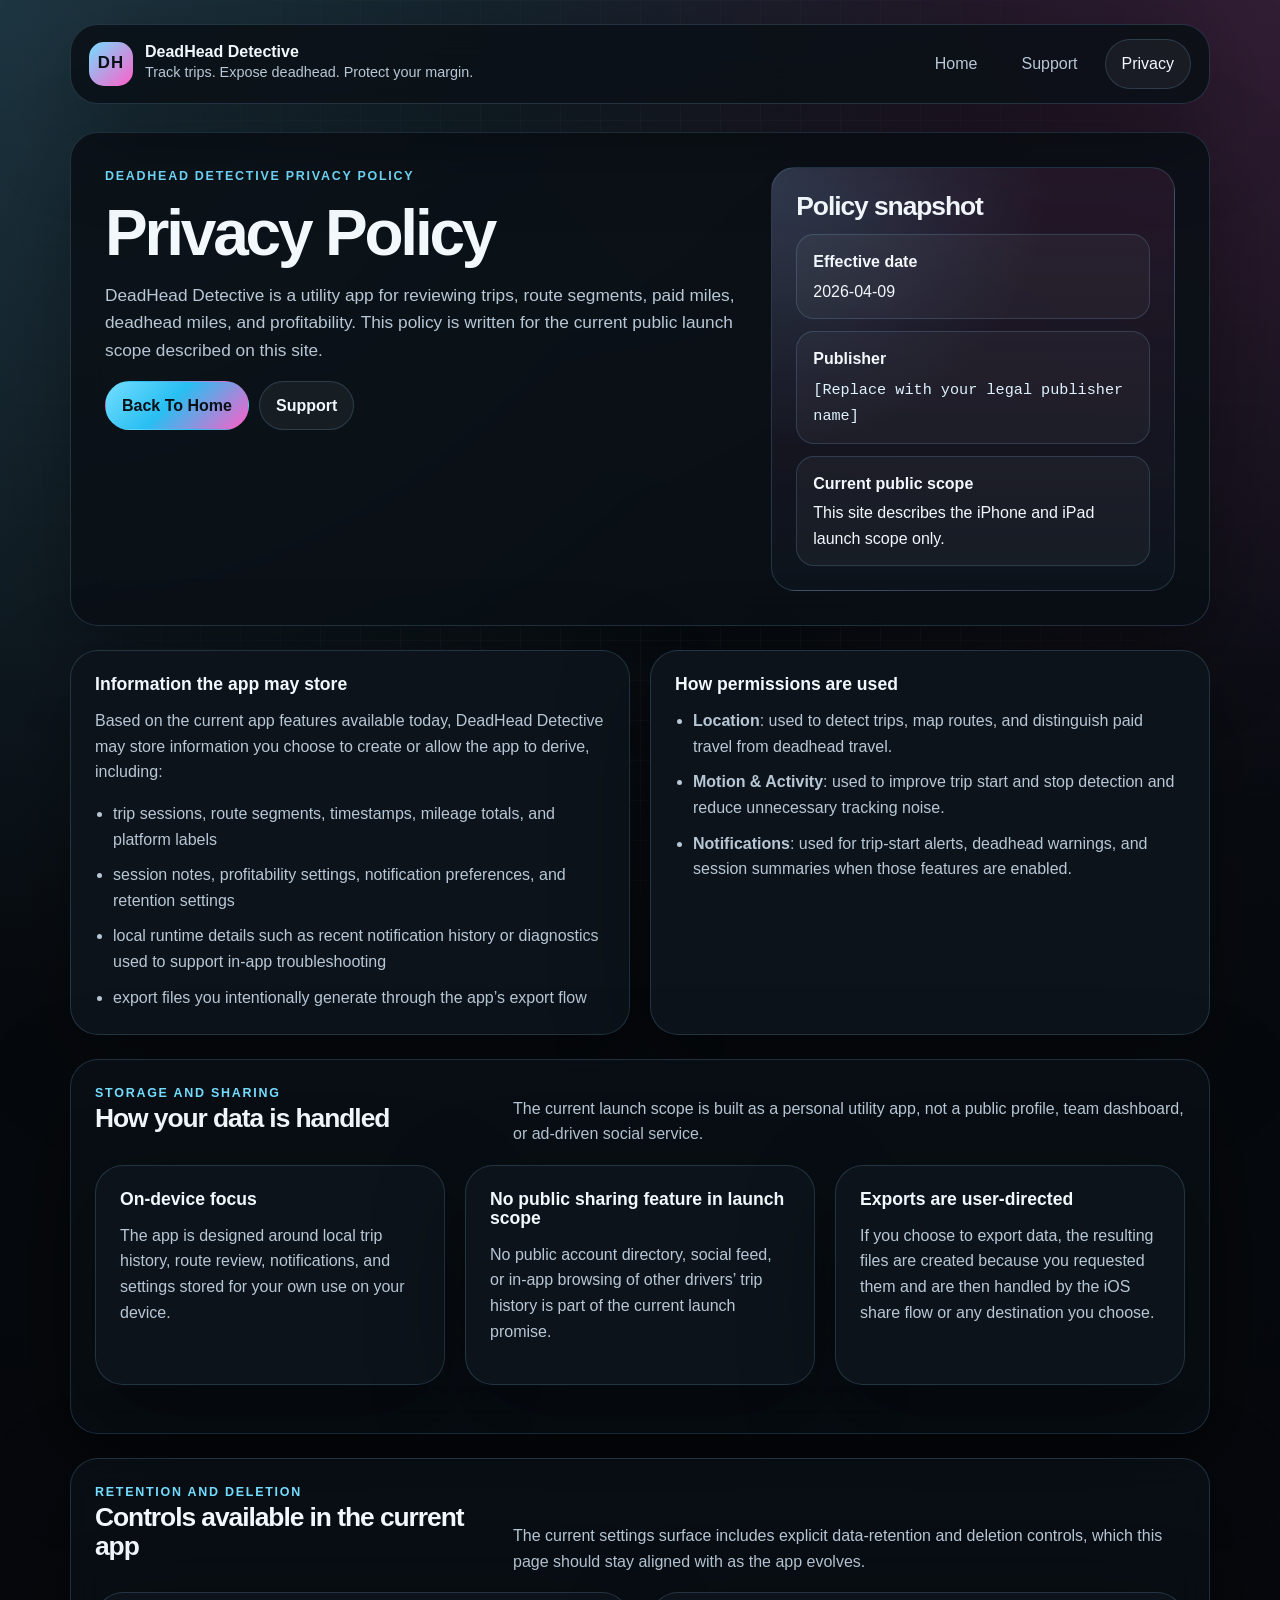
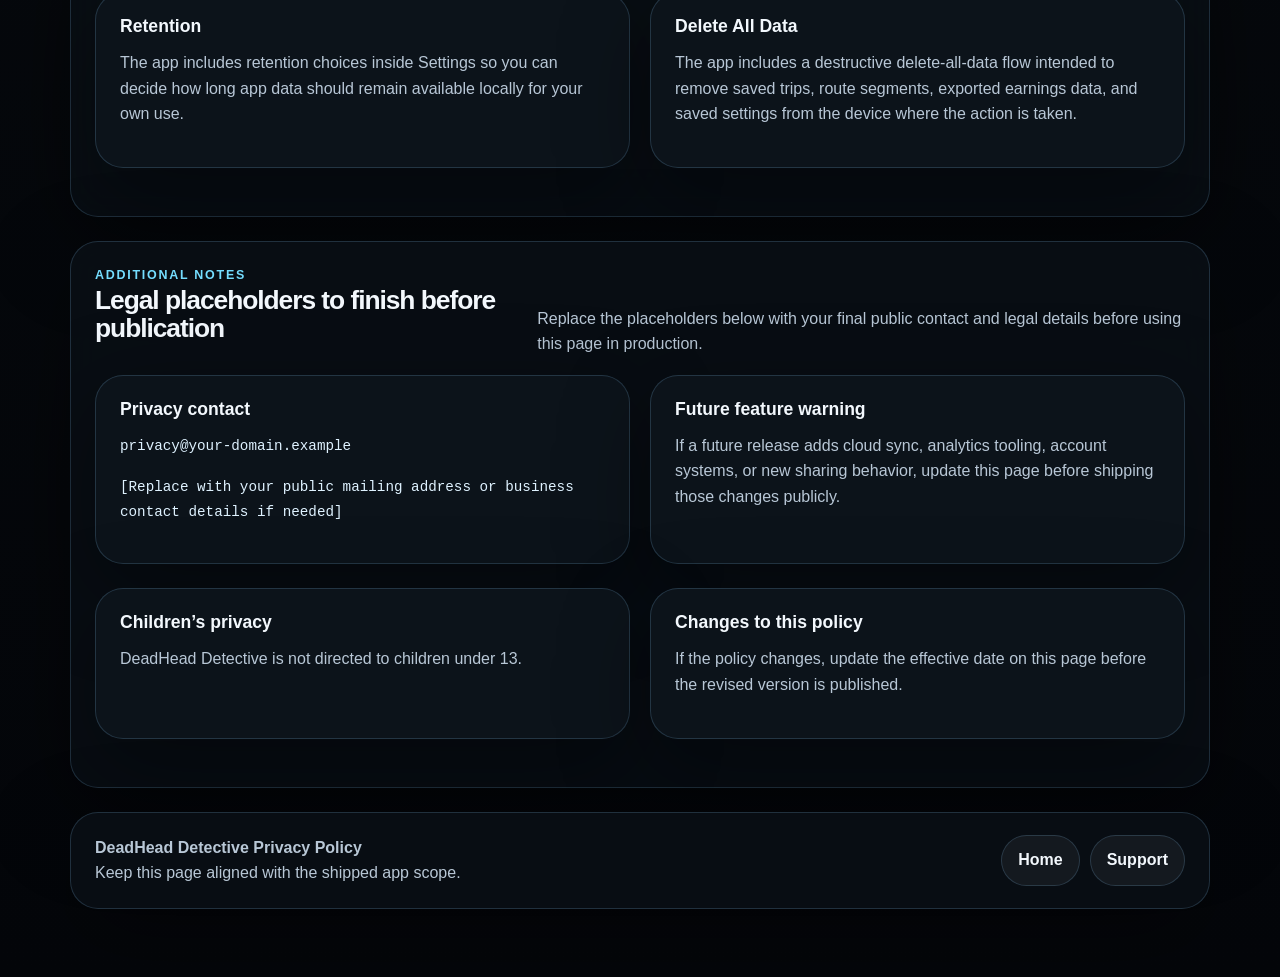
==== privacy.html @ ba83b810 "Initial public site" ====
<!doctype html>
<html lang="en">
<head>
  <meta charset="utf-8">
  <meta name="viewport" content="width=device-width, initial-scale=1">
  <meta name="description" content="Privacy policy for the DeadHead Detective app.">
  <title>DeadHead Detective Privacy Policy</title>
  <link rel="stylesheet" href="site.css">
</head>
<body>
  <div class="shell">
    <header class="topbar">
      <a class="brand" href="index.html" aria-label="DeadHead Detective home">
        <div class="brand-mark">DH</div>
        <div class="brand-copy">
          <strong>DeadHead Detective</strong>
          <span>Track trips. Expose deadhead. Protect your margin.</span>
        </div>
      </a>
      <nav class="nav" aria-label="Primary">
        <a href="index.html">Home</a>
        <a href="support.html">Support</a>
        <a class="active" href="privacy.html">Privacy</a>
      </nav>
    </header>

    <main>
      <section class="hero">
        <div>
          <p class="eyebrow">DeadHead Detective Privacy Policy</p>
          <h1>Privacy Policy</h1>
          <p class="lede">DeadHead Detective is a utility app for reviewing trips, route segments, paid miles, deadhead miles, and profitability. This policy is written for the current public launch scope described on this site.</p>
          <div class="button-row">
            <a class="button primary" href="index.html">Back To Home</a>
            <a class="button secondary" href="support.html">Support</a>
          </div>
        </div>

        <aside class="hero-card">
          <h2>Policy snapshot</h2>
          <div class="meta-list">
            <div class="meta-item">
              <strong>Effective date</strong>
              <span>2026-04-09</span>
            </div>
            <div class="meta-item">
              <strong>Publisher</strong>
              <span><code>[Replace with your legal publisher name]</code></span>
            </div>
            <div class="meta-item">
              <strong>Current public scope</strong>
              <span>This site describes the iPhone and iPad launch scope only.</span>
            </div>
          </div>
        </aside>
      </section>

      <section class="grid">
        <article class="card span-6">
          <h3>Information the app may store</h3>
          <p>Based on the current app features available today, DeadHead Detective may store information you choose to create or allow the app to derive, including:</p>
          <ul>
            <li>trip sessions, route segments, timestamps, mileage totals, and platform labels</li>
            <li>session notes, profitability settings, notification preferences, and retention settings</li>
            <li>local runtime details such as recent notification history or diagnostics used to support in-app troubleshooting</li>
            <li>export files you intentionally generate through the app’s export flow</li>
          </ul>
        </article>

        <article class="card span-6">
          <h3>How permissions are used</h3>
          <ul>
            <li><strong>Location</strong>: used to detect trips, map routes, and distinguish paid travel from deadhead travel.</li>
            <li><strong>Motion &amp; Activity</strong>: used to improve trip start and stop detection and reduce unnecessary tracking noise.</li>
            <li><strong>Notifications</strong>: used for trip-start alerts, deadhead warnings, and session summaries when those features are enabled.</li>
          </ul>
        </article>
      </section>

      <section class="section">
        <div class="section-header">
          <div>
            <p class="eyebrow">Storage And Sharing</p>
            <h2>How your data is handled</h2>
          </div>
          <p>The current launch scope is built as a personal utility app, not a public profile, team dashboard, or ad-driven social service.</p>
        </div>

        <div class="grid">
          <article class="card span-4">
            <h3>On-device focus</h3>
            <p>The app is designed around local trip history, route review, notifications, and settings stored for your own use on your device.</p>
          </article>

          <article class="card span-4">
            <h3>No public sharing feature in launch scope</h3>
            <p>No public account directory, social feed, or in-app browsing of other drivers’ trip history is part of the current launch promise.</p>
          </article>

          <article class="card span-4">
            <h3>Exports are user-directed</h3>
            <p>If you choose to export data, the resulting files are created because you requested them and are then handled by the iOS share flow or any destination you choose.</p>
          </article>
        </div>
      </section>

      <section class="section">
        <div class="section-header">
          <div>
            <p class="eyebrow">Retention And Deletion</p>
            <h2>Controls available in the current app</h2>
          </div>
          <p>The current settings surface includes explicit data-retention and deletion controls, which this page should stay aligned with as the app evolves.</p>
        </div>

        <div class="grid">
          <article class="card span-6">
            <h3>Retention</h3>
            <p>The app includes retention choices inside Settings so you can decide how long app data should remain available locally for your own use.</p>
          </article>

          <article class="card span-6">
            <h3>Delete All Data</h3>
            <p>The app includes a destructive delete-all-data flow intended to remove saved trips, route segments, exported earnings data, and saved settings from the device where the action is taken.</p>
          </article>
        </div>
      </section>

      <section class="section">
        <div class="section-header">
          <div>
            <p class="eyebrow">Additional Notes</p>
            <h2>Legal placeholders to finish before publication</h2>
          </div>
          <p>Replace the placeholders below with your final public contact and legal details before using this page in production.</p>
        </div>

        <div class="grid">
          <article class="card span-6">
            <h3>Privacy contact</h3>
            <p class="small"><code>privacy@your-domain.example</code></p>
            <p class="small"><code>[Replace with your public mailing address or business contact details if needed]</code></p>
          </article>

          <article class="card span-6">
            <h3>Future feature warning</h3>
            <p>If a future release adds cloud sync, analytics tooling, account systems, or new sharing behavior, update this page before shipping those changes publicly.</p>
          </article>
        </div>

        <div class="grid">
          <article class="card span-6">
            <h3>Children’s privacy</h3>
            <p>DeadHead Detective is not directed to children under 13.</p>
          </article>

          <article class="card span-6">
            <h3>Changes to this policy</h3>
            <p>If the policy changes, update the effective date on this page before the revised version is published.</p>
          </article>
        </div>
      </section>
    </main>

    <footer class="footer">
      <p><strong>DeadHead Detective Privacy Policy</strong><br><span class="muted">Keep this page aligned with the shipped app scope.</span></p>
      <div class="meta-row">
        <a class="button secondary" href="index.html">Home</a>
        <a class="button secondary" href="support.html">Support</a>
      </div>
    </footer>
  </div>
</body>
</html>
---- site.css ----
:root {
  color-scheme: dark;
  --bg: #06090d;
  --bg-deep: #04060a;
  --bg-panel: rgba(10, 16, 22, 0.86);
  --bg-panel-strong: rgba(13, 20, 28, 0.96);
  --bg-soft: rgba(255, 255, 255, 0.05);
  --text: #f3f8fd;
  --muted: #b8c7d6;
  --line: rgba(137, 203, 255, 0.18);
  --cyan: #74ddff;
  --cyan-strong: #28bff2;
  --fuchsia: #ff5fc8;
  --green: #8bf0b4;
  --shadow: 0 28px 90px rgba(0, 0, 0, 0.35);
}

* {
  box-sizing: border-box;
}

html {
  scroll-behavior: smooth;
}

body {
  margin: 0;
  min-height: 100vh;
  font-family: "Avenir Next", "SF Pro Display", "SF Pro Text", "Helvetica Neue", sans-serif;
  line-height: 1.6;
  color: var(--text);
  background:
    radial-gradient(circle at top left, rgba(116, 221, 255, 0.18), transparent 34%),
    radial-gradient(circle at top right, rgba(255, 95, 200, 0.16), transparent 28%),
    linear-gradient(180deg, #0b1118 0%, var(--bg) 46%, var(--bg-deep) 100%);
}

body::before {
  content: "";
  position: fixed;
  inset: 0;
  pointer-events: none;
  background-image:
    linear-gradient(rgba(255, 255, 255, 0.03) 1px, transparent 1px),
    linear-gradient(90deg, rgba(255, 255, 255, 0.03) 1px, transparent 1px);
  background-size: 40px 40px;
  mask-image: radial-gradient(circle at center, black 40%, transparent 90%);
}

a {
  color: inherit;
  text-decoration: none;
}

.shell {
  position: relative;
  width: min(1140px, calc(100% - 32px));
  margin: 0 auto;
  padding: 24px 0 72px;
}

.topbar,
.hero,
.section,
.callout,
.card,
.footer {
  border: 1px solid var(--line);
  border-radius: 28px;
  background: var(--bg-panel);
  box-shadow: var(--shadow);
  backdrop-filter: blur(18px);
}

.topbar {
  position: sticky;
  top: 16px;
  z-index: 10;
  display: flex;
  align-items: center;
  justify-content: space-between;
  gap: 16px;
  margin-bottom: 28px;
  padding: 14px 18px;
}

.brand {
  display: flex;
  align-items: center;
  gap: 12px;
  min-width: 0;
}

.brand-mark {
  display: grid;
  place-items: center;
  width: 44px;
  height: 44px;
  border-radius: 15px;
  background: linear-gradient(135deg, var(--cyan) 0%, var(--fuchsia) 100%);
  color: #091018;
  font-size: 1.05rem;
  font-weight: 900;
  letter-spacing: 0.06em;
}

.brand-copy strong {
  display: block;
  font-size: 1rem;
  line-height: 1.1;
}

.brand-copy span {
  display: block;
  color: var(--muted);
  font-size: 0.9rem;
}

.nav {
  display: flex;
  flex-wrap: wrap;
  gap: 10px;
}

.nav a,
.button {
  display: inline-flex;
  align-items: center;
  justify-content: center;
  padding: 11px 16px;
  border-radius: 999px;
  border: 1px solid transparent;
  transition: transform 0.18s ease, background 0.18s ease, border-color 0.18s ease, color 0.18s ease;
}

.nav a {
  color: var(--muted);
}

.nav a.active,
.nav a:hover {
  color: var(--text);
  border-color: var(--line);
  background: var(--bg-soft);
}

.button {
  border-color: var(--line);
  font-weight: 700;
}

.button.primary {
  border-color: transparent;
  background: linear-gradient(135deg, var(--cyan) 0%, var(--cyan-strong) 45%, var(--fuchsia) 100%);
  color: #091018;
}

.button.secondary {
  background: var(--bg-soft);
  color: var(--text);
}

.button:hover {
  transform: translateY(-1px);
}

.hero {
  display: grid;
  grid-template-columns: minmax(0, 1.4fr) minmax(300px, 0.88fr);
  gap: 24px;
  padding: 34px;
  margin-bottom: 24px;
}

.hero-card,
.card,
.section {
  padding: 24px;
}

.hero-card {
  border-radius: 24px;
  border: 1px solid var(--line);
  background:
    radial-gradient(circle at top left, rgba(116, 221, 255, 0.18), transparent 48%),
    linear-gradient(180deg, rgba(255, 95, 200, 0.1), rgba(14, 22, 31, 0.8));
}

.eyebrow {
  margin: 0 0 12px;
  color: var(--cyan);
  font-size: 0.78rem;
  font-weight: 800;
  letter-spacing: 0.14em;
  text-transform: uppercase;
}

h1,
h2,
h3 {
  margin: 0 0 14px;
  line-height: 1.08;
}

h1 {
  font-size: clamp(2.5rem, 5vw, 4.7rem);
  letter-spacing: -0.05em;
}

h2 {
  font-size: clamp(1.65rem, 2vw, 2.3rem);
  letter-spacing: -0.04em;
}

h3 {
  font-size: 1.1rem;
}

p {
  margin: 0 0 16px;
  color: var(--muted);
}

.lede {
  max-width: 48rem;
  font-size: 1.08rem;
}

.button-row,
.meta-row,
.hero-badges,
.pill-row {
  display: flex;
  flex-wrap: wrap;
  gap: 10px;
}

.badge,
.pill {
  display: inline-flex;
  align-items: center;
  padding: 8px 12px;
  border-radius: 999px;
  border: 1px solid var(--line);
  background: var(--bg-soft);
  font-size: 0.9rem;
}

.pill.success {
  color: var(--green);
}

.grid {
  display: grid;
  grid-template-columns: repeat(12, minmax(0, 1fr));
  gap: 20px;
  margin-bottom: 24px;
}

.span-4 { grid-column: span 4; }
.span-5 { grid-column: span 5; }
.span-6 { grid-column: span 6; }
.span-7 { grid-column: span 7; }

.card {
  background: var(--bg-panel-strong);
}

.section {
  margin-bottom: 24px;
}

.section-header {
  display: flex;
  align-items: end;
  justify-content: space-between;
  gap: 16px;
  margin-bottom: 18px;
}

.section-header p {
  max-width: 42rem;
  margin-bottom: 0;
}

ul {
  margin: 0;
  padding-left: 18px;
  color: var(--muted);
}

li + li {
  margin-top: 10px;
}

.meta-list {
  display: grid;
  gap: 12px;
}

.meta-item {
  padding: 14px 16px;
  border-radius: 18px;
  border: 1px solid var(--line);
  background: rgba(255, 255, 255, 0.04);
}

.meta-item strong {
  display: block;
  margin-bottom: 4px;
  color: var(--text);
}

.callout {
  padding: 22px 24px;
  margin-bottom: 24px;
  background:
    linear-gradient(135deg, rgba(116, 221, 255, 0.08), rgba(255, 95, 200, 0.08)),
    var(--bg-panel);
}

.footer {
  display: flex;
  flex-wrap: wrap;
  justify-content: space-between;
  gap: 16px;
  padding: 22px 24px;
}

.footer p {
  margin: 0;
}

.muted {
  color: var(--muted);
}

.small {
  font-size: 0.94rem;
}

code {
  font-family: ui-monospace, SFMono-Regular, Menlo, Monaco, Consolas, monospace;
  font-size: 0.95em;
  color: #dff2ff;
}

@media (max-width: 920px) {
  .hero {
    grid-template-columns: 1fr;
  }

  .span-4,
  .span-5,
  .span-6,
  .span-7 {
    grid-column: span 12;
  }

  .topbar {
    position: static;
  }
}

@media (max-width: 640px) {
  .shell {
    width: min(100% - 20px, 1140px);
    padding-top: 12px;
  }

  .topbar,
  .hero,
  .section,
  .callout,
  .footer {
    border-radius: 22px;
  }

  .topbar,
  .hero,
  .hero-card,
  .card,
  .section,
  .callout,
  .footer {
    padding: 20px;
  }

  h1 {
    font-size: clamp(2.15rem, 10vw, 3.2rem);
  }
}
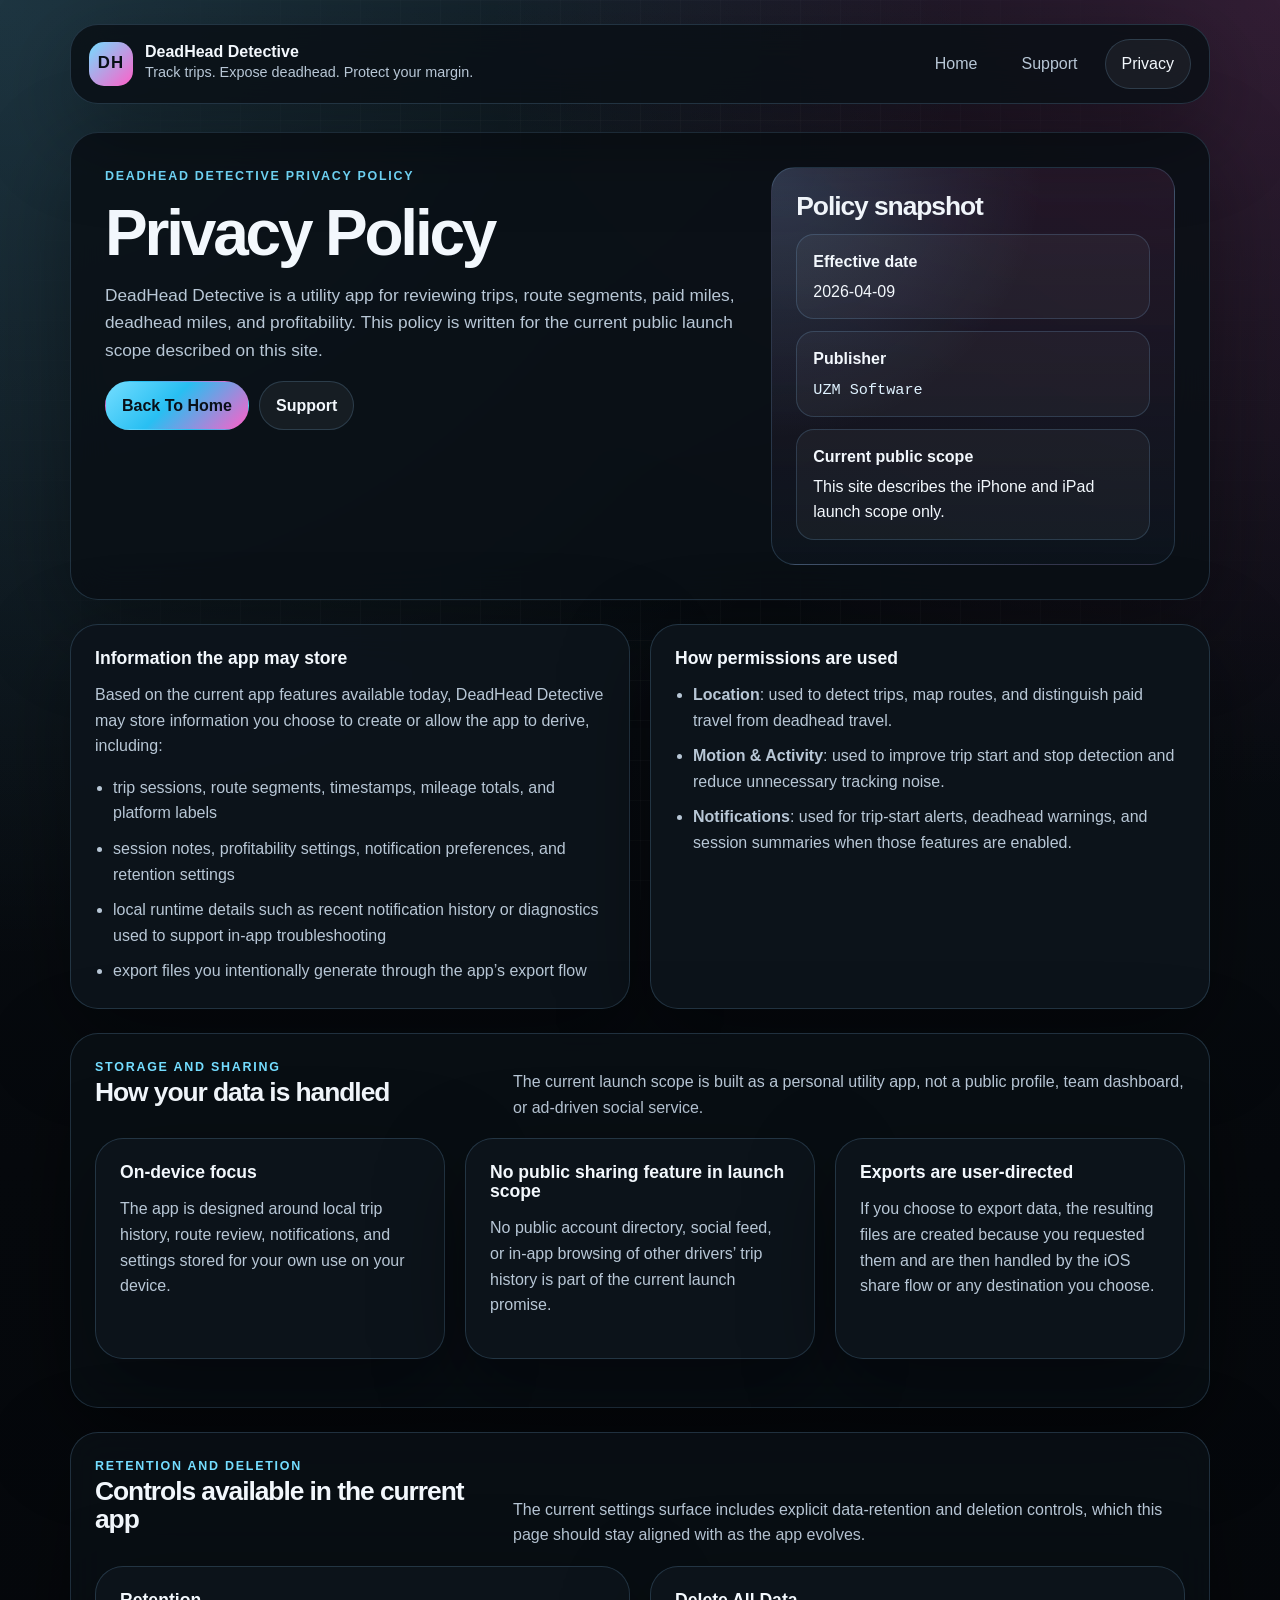
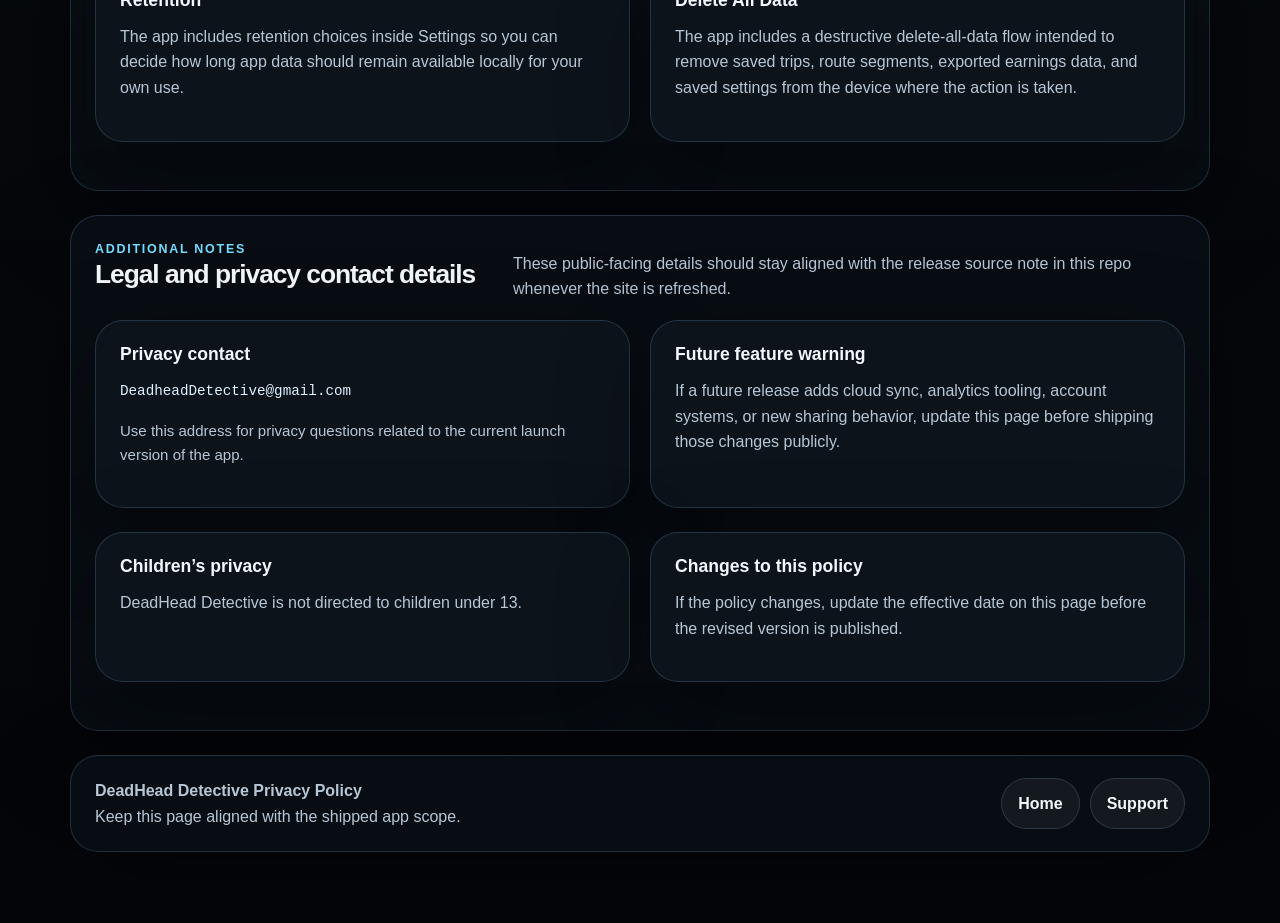
==== commit 9e87b08d: "Refresh public site" ====
--- a/privacy.html
+++ b/privacy.html
@@ -45,7 +45,7 @@
             </div>
             <div class="meta-item">
               <strong>Publisher</strong>
-              <span><code>[Replace with your legal publisher name]</code></span>
+              <span><code>UZM Software</code></span>
             </div>
             <div class="meta-item">
               <strong>Current public scope</strong>
@@ -130,16 +130,16 @@
         <div class="section-header">
           <div>
             <p class="eyebrow">Additional Notes</p>
-            <h2>Legal placeholders to finish before publication</h2>
+            <h2>Legal and privacy contact details</h2>
           </div>
-          <p>Replace the placeholders below with your final public contact and legal details before using this page in production.</p>
+          <p>These public-facing details should stay aligned with the release source note in this repo whenever the site is refreshed.</p>
         </div>
 
         <div class="grid">
           <article class="card span-6">
             <h3>Privacy contact</h3>
-            <p class="small"><code>privacy@your-domain.example</code></p>
-            <p class="small"><code>[Replace with your public mailing address or business contact details if needed]</code></p>
+            <p class="small"><code>DeadheadDetective@gmail.com</code></p>
+            <p class="small">Use this address for privacy questions related to the current launch version of the app.</p>
           </article>
 
           <article class="card span-6">
--- a/site.css
+++ b/site.css
@@ -311,6 +311,56 @@
   color: var(--text);
 }
 
+.screenshot-grid {
+  display: grid;
+  grid-template-columns: repeat(2, minmax(0, 1fr));
+  gap: 20px;
+}
+
+.screenshot-card {
+  overflow: hidden;
+  border: 1px solid var(--line);
+  border-radius: 24px;
+  background: rgba(255, 255, 255, 0.03);
+}
+
+.screenshot-frame {
+  padding: 18px 18px 0;
+  background:
+    radial-gradient(circle at top left, rgba(116, 221, 255, 0.12), transparent 42%),
+    linear-gradient(180deg, rgba(255, 95, 200, 0.08), rgba(7, 10, 22, 0.02));
+}
+
+.screenshot-frame img {
+  width: 100%;
+  border-radius: 18px;
+  border: 1px solid rgba(255, 255, 255, 0.08);
+  box-shadow: 0 24px 40px rgba(0, 0, 0, 0.28);
+}
+
+.screenshot-meta {
+  padding: 18px;
+}
+
+.screenshot-meta p {
+  margin-bottom: 0;
+}
+
+.device-chip {
+  display: inline-flex;
+  align-items: center;
+  margin-bottom: 10px;
+  padding: 6px 10px;
+  border-radius: 999px;
+  border: 1px solid var(--line);
+  background: var(--bg-soft);
+  color: var(--cyan);
+  font-size: 0.78rem;
+  font-weight: 700;
+  letter-spacing: 0.08em;
+  text-transform: uppercase;
+}
+
 .callout {
   padding: 22px 24px;
   margin-bottom: 24px;
@@ -347,6 +397,10 @@
 
 @media (max-width: 920px) {
   .hero {
+    grid-template-columns: 1fr;
+  }
+
+  .screenshot-grid {
     grid-template-columns: 1fr;
   }
 
